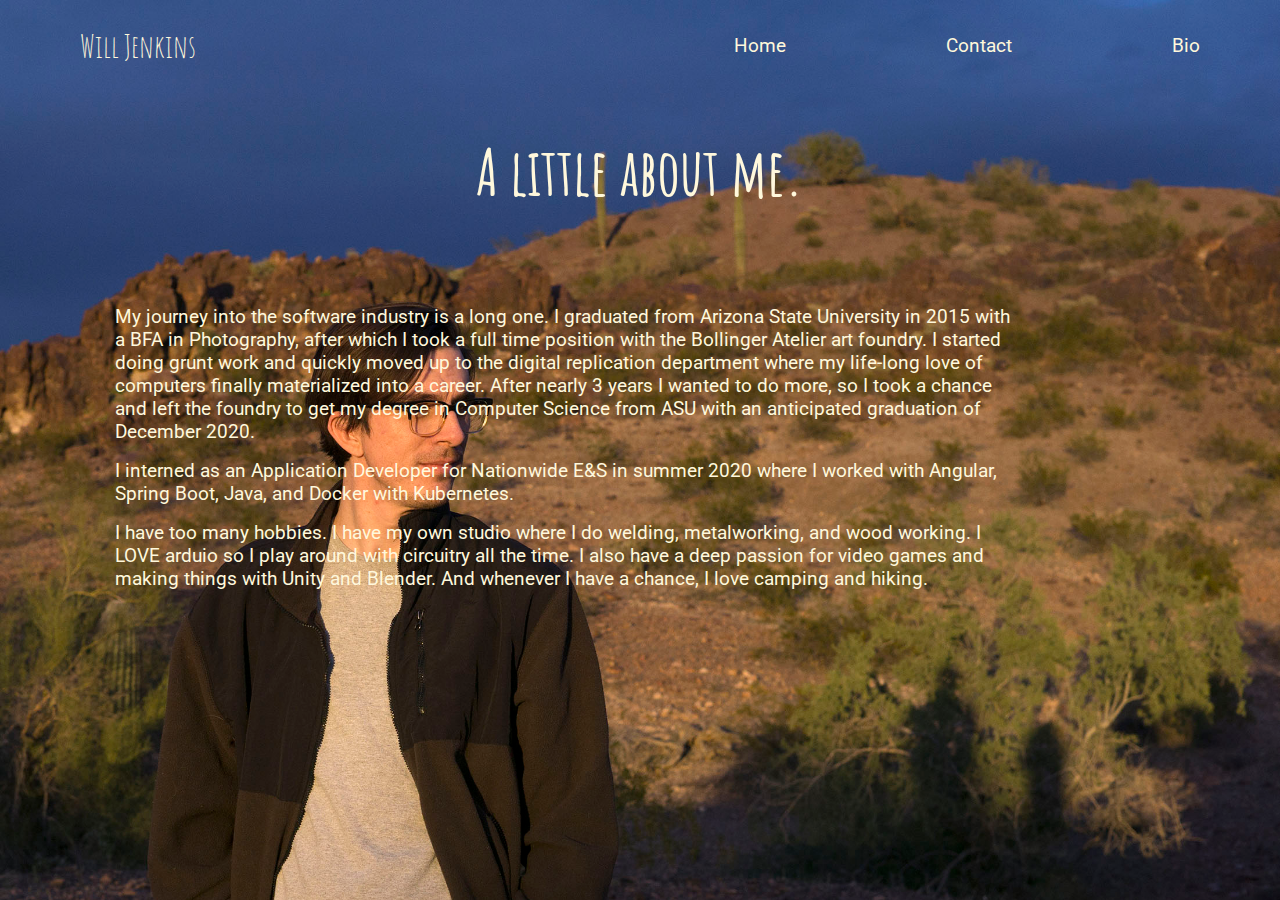
==== bio.html @ d6bffc85 "initial commit" ====
<!DOCTYPE html>
<html lang="en">

<head>
    <meta charset="UTF-8">
    <meta name="viewport" content="width=device-width, initial-scale=1.0">
    <link rel="stylesheet" href="./style.css" />
    <link href="https://fonts.googleapis.com/css2?family=Roboto&display=swap" rel="stylesheet" />
    <link
        href="https://fonts.googleapis.com/css2?family=Amatic+SC:wght@700&family=Heebo:wght@600&family=Roboto&family=Source+Sans+Pro&display=swap"
        rel="stylesheet">
    <link href="https://fonts.googleapis.com/css2?family=Amatic+SC:wght@700&family=Roboto&display=swap"
        rel="stylesheet">
    <title>Bio</title>
</head>

<body>
    <section class="bio-section">
        <nav>
            <h1 id="logo"><a href="index.html">Will Jenkins</a></h1>
            <ul class="nav-links">
                <li><a href="./index.html">Home</a></li>
                <li><a href="./contact.html">Contact</a></li>
                <li><a href="./bio.html">Bio</a></li>
            </ul>
        </nav>
        <main>
            <h2 class="big-text"><span id="bio-title">A little about me.</span></h2>
            
            <div class="bio-text">
                <p>
                    My journey into the software industry is a long one. I graduated from Arizona State University in 2015
                    with a BFA in Photography, after which I took a full time position with the Bollinger Atelier art foundry. I started 
                    doing grunt work and quickly moved up to the digital replication department where my life-long love of computers finally 
                    materialized into a career. After nearly 3 years I wanted to do more, so I took a chance and left the foundry to get my degree in 
                    Computer Science from ASU with an anticipated graduation of December 2020.
                </p>
                <p id="second-paragraph">
                    I interned as an Application Developer for Nationwide E&amp;S in summer 2020 where I worked with Angular, Spring Boot, Java, 
                    and Docker with Kubernetes. 
                </p>
                <p id="second-paragraph">
                    I have too many hobbies. I have my own studio where I do welding, metalworking, and wood working. I LOVE arduio 
                    so I play around with circuitry all the time. I also have a deep passion for video games and making things with Unity and 
                    Blender. And whenever I have a chance, I love camping and hiking.
                </p>
            </div>
        </main>
    </section>
    
    <script src="https://cdnjs.cloudflare.com/ajax/libs/gsap/3.5.1/gsap.min.js"
        integrity="sha512-IQLehpLoVS4fNzl7IfH8Iowfm5+RiMGtHykgZJl9AWMgqx0AmJ6cRWcB+GaGVtIsnC4voMfm8f2vwtY+6oPjpQ=="
        crossorigin="anonymous"></script>
    <script src="bio.js"></script>
</body>

</html>
---- style.css ----
*{
    margin: 0;
    padding: 0;
    box-sizing: border-box;
}

body{
    color: cornsilk;
    font-family: "Roboto", sans-serif;
}

.landing{
    min-height: 100vh;
    background: url('./images/DesertScapeNight2.png');
    background-size: cover;
    padding: 0rem 5rem;
}

.bio-section {
    min-height: 100vh;
    background: url('./images/Willsunsetwinter2018_web.jpg');
    background-size: cover;
    padding: 0rem 5rem;
}

nav {
    display: flex;
    align-items: center;
    justify-content: space-between;
    min-height: 10vh;
}

.nav-links {
    display: flex;
    list-style: none;
    
}

.nav-links a:link{
    text-decoration: none;
}

.nav-links li{
    padding-left: 10rem;
    font-size: 1.2rem;
    
}

a:link, a:visited {
    text-decoration: none;
    color: cornsilk;
}

#logo{
    font-family: 'Amatic SC', cursive;
    color: cornsilk;
    font-weight: lighter;
    font-size: 2rem;
}

#logo a:link, a:visited{
    text-decoration: none;
    color: cornsilk;
}



.big-text {
    position: absolute;
    top: 15%;
    left: 50%;
    transform: translate(-50%, -30%);
    font-size: 6rem;
    font-family: 'Amatic SC', cursive;
    color: cornsilk;
}

#bio-title {
    font-size: 4rem;
}

.summary-text {
    position: absolute;
    top: 45%;
    left: 40%;
    transform: translate(-40%, -35%);
    font-size: 1.5rem;
    font-family: 'Roboto', sans-serif;
}

.bio-text {
    position: absolute;
    top: 45%;
    left: 30%;
    transform: translate(-30%, -35%);
    font-size: 1.2rem;
    font-family: 'Roboto', sans-serif;
}

#second-paragraph {
    padding-top: 1rem;
}

.summary-text a:link {
    text-decoration: underline;
}

.contact-content {
    position: absolute;
    top: 30%;
    left: 50%;
    transform: translate(-50%, -30%);
    font-size: 2rem;
    font-family: 'Roboto', sans-serif;
}


.contact-links {
    text-align: center;
    position: absolute;
    top: 40%;
    left: 50%;
    transform: translate(-50%, -30%);
    font-size: 2rem;
    font-family: 'Roboto', sans-serif;
}

.intro {
    background: black;
    position: fixed;
    top: 0;
    left: 0;
    width: 100%;
    height: 100%;
    display: flex;
    justify-content: center;
    align-items: center;
}

.slider {
    background: rgb(18, 19, 102);
    position: fixed;
    top: 0;
    left: 0;
    width: 100%;
    height: 100%;
    display: flex;
    justify-content: center;
    align-items: center;
    transform: translateY(100%);
}

.intro-text {
    color: rgb(233, 233, 233);
    font-family: 'Heebo', sans-serif;
    font-size: 3rem;
}

.hide {
    background: black;
    overflow: hidden;
}

.hide span {
    transform: translateY(100%);
    display: inline-block;
}

@media only screen and (max-width: 800px) {
    .nav-links li{
        padding-left: 1rem;
        font-size: 1.2rem;
    }

    .summary-text {
        font-size: 1rem;
    }

    #bio-title {
        font-size: 2.3rem;
    }

    .bio-text {
        top: 50%;
        font-size: 0.8rem;
    }

    .intro-text {
        font-size: 2rem;
    }
}

@media only screen and (min-width: 1600px) {
    .summary-text {
        font-size: 2rem;
    }
    
}

@media only screen and (max-height: 800px) {
    .big-text {
        font-size: 1.7rem;
    }
    #bio-title {
        font-size: 1.5rem;
    }

}
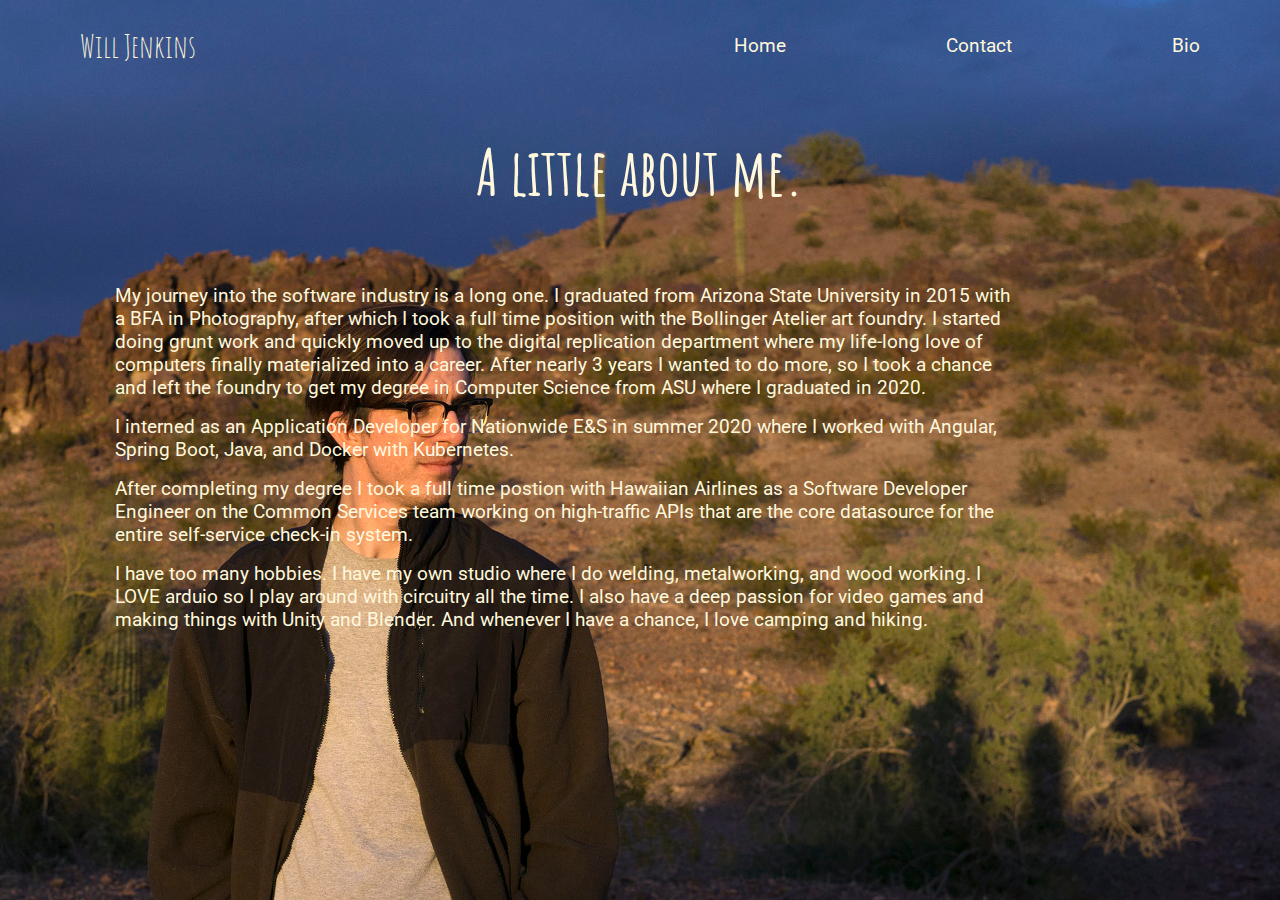
==== commit 88b5e8d8: "updated bio and home page text" ====
--- a/bio.html
+++ b/bio.html
@@ -33,13 +33,17 @@
                     with a BFA in Photography, after which I took a full time position with the Bollinger Atelier art foundry. I started 
                     doing grunt work and quickly moved up to the digital replication department where my life-long love of computers finally 
                     materialized into a career. After nearly 3 years I wanted to do more, so I took a chance and left the foundry to get my degree in 
-                    Computer Science from ASU with an anticipated graduation of December 2020.
+                    Computer Science from ASU where I graduated in 2020.
                 </p>
-                <p id="second-paragraph">
+                <p class="bio-paragraph">
                     I interned as an Application Developer for Nationwide E&amp;S in summer 2020 where I worked with Angular, Spring Boot, Java, 
                     and Docker with Kubernetes. 
                 </p>
-                <p id="second-paragraph">
+                <p class="bio-paragraph">
+                    After completing my degree I took a full time postion with Hawaiian Airlines as a Software Developer Engineer on the Common Services team 
+                    working on high-traffic APIs that are the core datasource for the entire self-service check-in system. 
+                </p>
+                <p class="bio-paragraph">
                     I have too many hobbies. I have my own studio where I do welding, metalworking, and wood working. I LOVE arduio 
                     so I play around with circuitry all the time. I also have a deep passion for video games and making things with Unity and 
                     Blender. And whenever I have a chance, I love camping and hiking.
--- a/style.css
+++ b/style.css
@@ -79,6 +79,11 @@
     font-size: 4rem;
 }
 
+#home-page-note {
+    padding-top: 4rem;
+    font-size: 1rem;
+}
+
 .summary-text {
     position: absolute;
     top: 45%;
@@ -97,7 +102,7 @@
     font-family: 'Roboto', sans-serif;
 }
 
-#second-paragraph {
+.bio-paragraph {
     padding-top: 1rem;
 }
 
